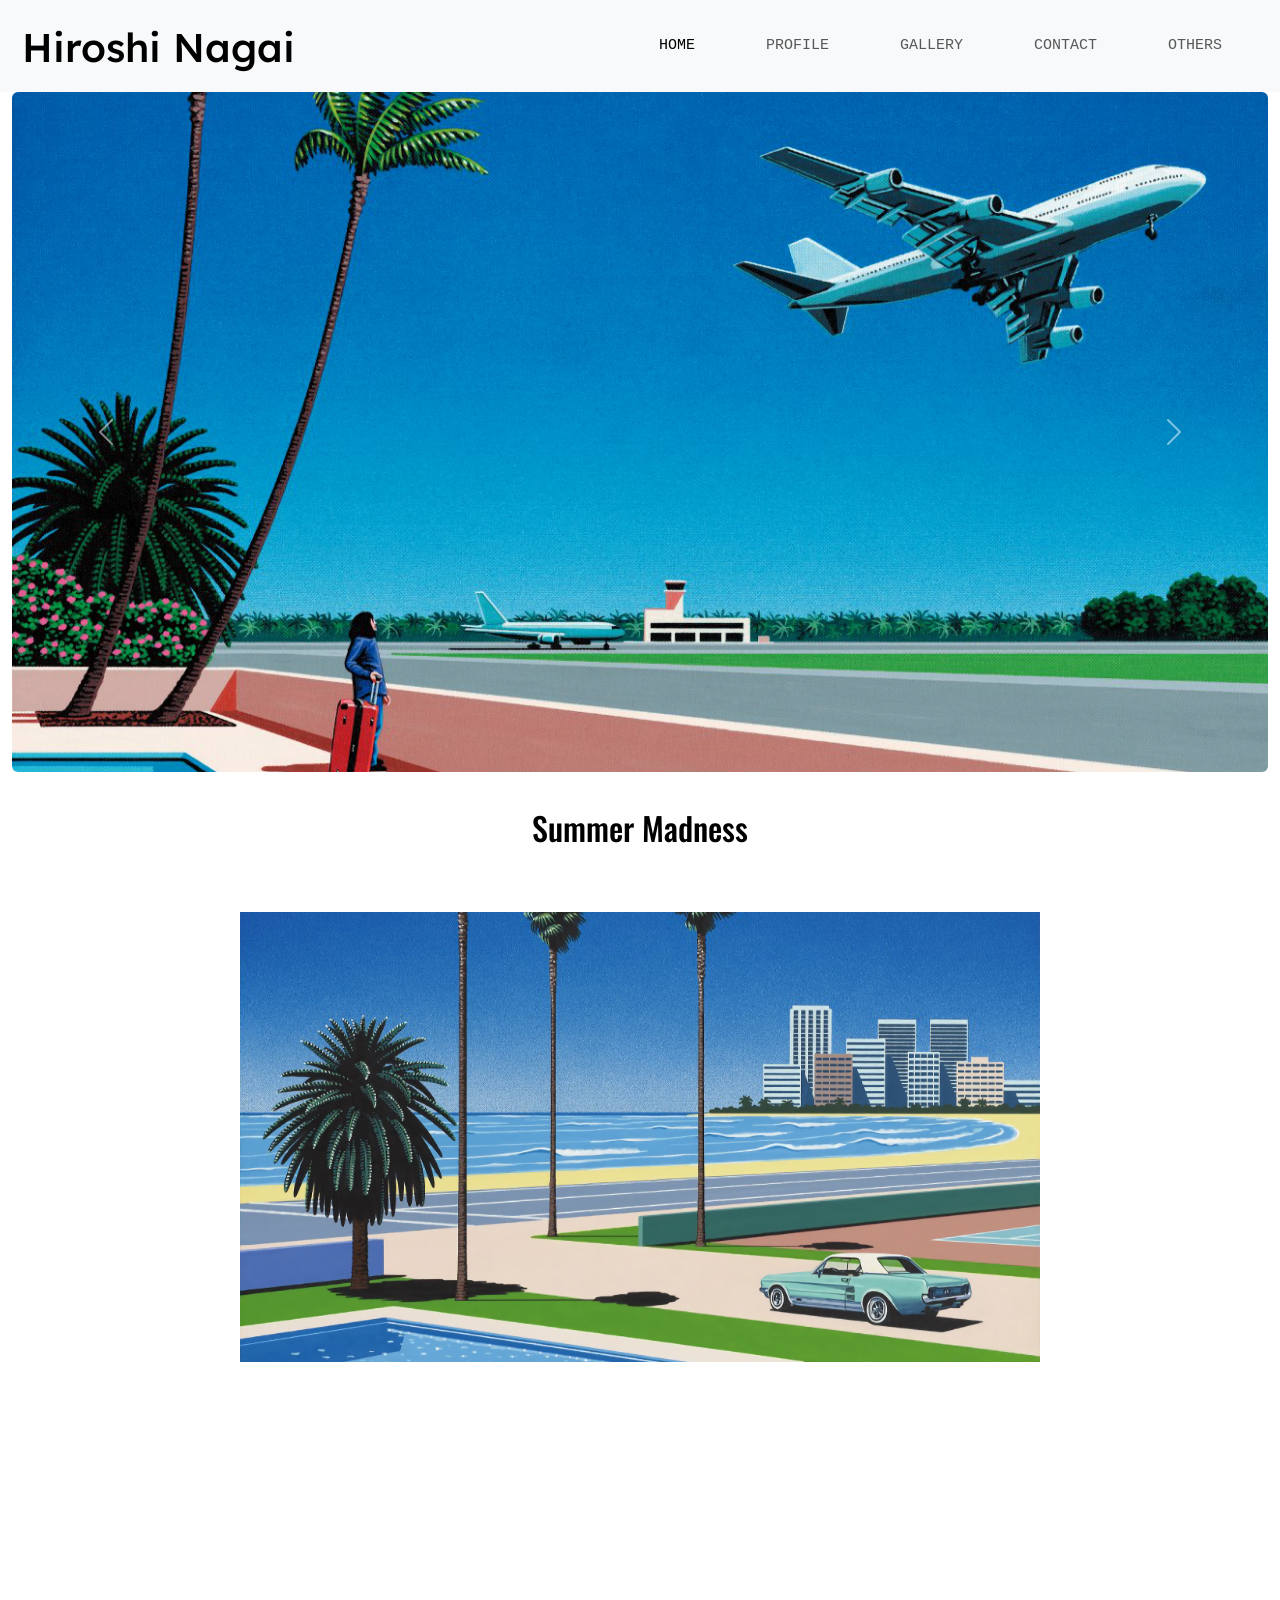
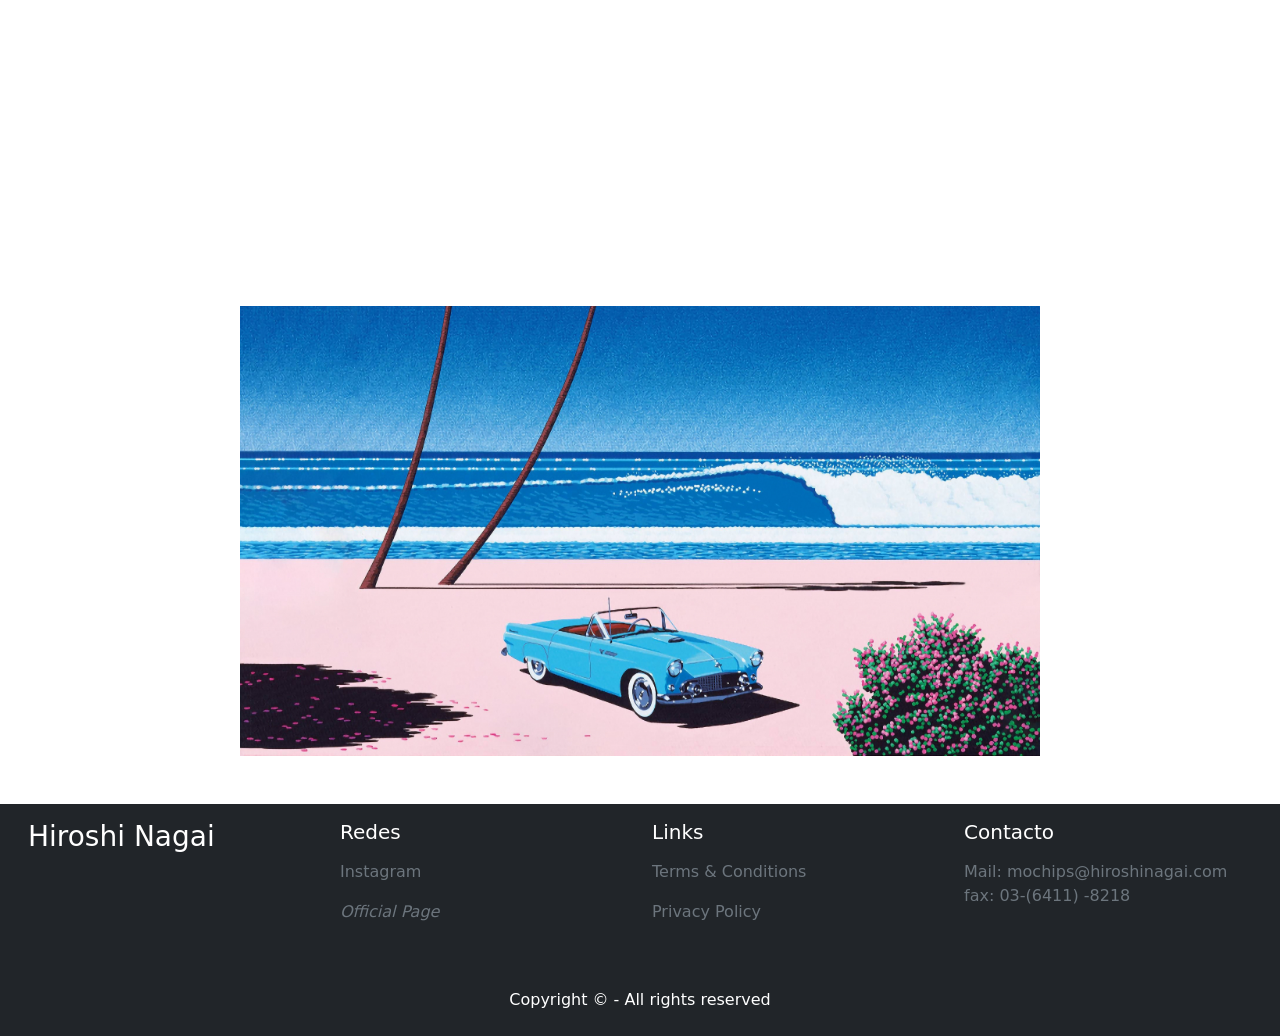
==== index.html @ 2c77857d "agrego bootstrap" ====
<!DOCTYPE html>
<html lang="en">

<head>
  <meta charset="UTF-8">
  <meta http-equiv="X-UA-Compatible" content="IE=edge">
  <link rel="stylesheet" href="./style.css">
  <link rel="stylesheet" href="./css/style.css">
  <link rel="preconnect" href="https://fonts.googleapis.com">
  <link rel="preconnect" href="https://fonts.gstatic.com" crossorigin>
  <link href="https://fonts.googleapis.com/css2?family=Lexend+Deca&family=Oswald:wght@600&display=swap"
    rel="stylesheet">
  <link rel="preconnect" href="https://fonts.googleapis.com">
  <link rel="preconnect" href="htt.ps://fonts.gstatic.com" crossorigin>
  <link href="https://fonts.googleapis.com/css2?family=Oswald&display=swap" rel="stylesheet">
  <link rel="stylesheet" href="https://cdnjs.cloudflare.com/ajax/libs/animate.css/4.1.1/animate.min.css" />
  <link href="https://unpkg.com/aos@2.3.1/dist/aos.css" rel="stylesheet">
  <title>proyecto</title>
  <meta name="viewport" content="width=device-width, initial-scale=1"> <!-- Tag de Viewport -->
  <!-- CSS only -->
  <link href="https://cdn.jsdelivr.net/npm/bootstrap@5.2.0-beta1/dist/css/bootstrap.min.css" rel="stylesheet"
    integrity="sha384-0evHe/X+R7YkIZDRvuzKMRqM+OrBnVFBL6DOitfPri4tjfHxaWutUpFmBp4vmVor" crossorigin="anonymous">
</head>

<body>


  <!-- NAVBAR -->


  <nav class="navbar navbar-expand-lg bg-light">
    <div class="container-fluid">
      <button class="navbar-toggler" type="button" data-bs-toggle="collapse" data-bs-target="#navbarTogglerDemo01"
        aria-controls="navbarTogglerDemo01" aria-expanded="false" aria-label="Toggle navigation">
        <span class="navbar-toggler-icon"></span>
      </button>
      <div class="collapse navbar-collapse" id="navbarTogglerDemo01">
        <a class="navbar-brand" href="home.html">
          <h1>Hiroshi Nagai</h1>
        </a>
        <ul class="navbar-nav me-auto mb-2 mb-lg-0">
          <li class="nav-item">
            <a class="nav-link active" aria-current="page" href="home.html">Home</a>
          </li>
          <li class="nav-item">
            <a class="nav-link " href="Profile.html">Profile</a>
          </li>
          <li class="nav-item">
            <a class="nav-link " href="Gallery.html">Gallery</a>
          </li>
          <li class="nav-item">
            <a class="nav-link " href="Contact.html">Contact</a>
          </li>
          <li class="nav-item">
            <a class="nav-link " href="Others.html">Others</a>
          </li>
        </ul>

      </div>
    </div>
  </nav>

  </header>

  <!-- CAROUSEL -->

  <div class="container-fluid">
    <div id="carouselExampleControls" class="carousel slide" data-bs-ride="carousel">
      <div class="carousel-inner">
        <div class="carousel-item active">
          <img src="./img/unoavion.png" class="d-block w-100 rounded " alt="slideuno">
        </div>
        <div class="carousel-item">
          <img src="./img/road.jpg" class="d-block w-100 rounded " alt="slidedos">
        </div>
        <div class="carousel-item">
          <img src="./img/local.png" class="d-block w-100 rounded " alt="slidetres">
        </div>
      </div>
      <button class="carousel-control-prev" type="button" data-bs-target="#carouselExampleControls"
        data-bs-slide="prev">
        <span class="carousel-control-prev-icon" aria-hidden="true"></span>
        <span class="visually-hidden">Previous</span>
      </button>
      <button class="carousel-control-next" type="button" data-bs-target="#carouselExampleControls"
        data-bs-slide="next">
        <span class="carousel-control-next-icon" aria-hidden="true"></span>
        <span class="visually-hidden">Next</span>
      </button>
    </div>
  </div>

  <!-- CONTENIDO -->


  <div class="container-fluid">
    <section>
      <div class="contenedoruno">
        <h2> Summer Madness </h2>
      </div>
      <div class="d-flex justify-content-center pb-5 ">
        <img class=" img-fluid " src="./img/imagen4.png" alt="auto" width="800" height="400">
      </div>
      <br>
      <div class="d-flex justify-content-center pb-5 ">
        <iframe class="videos" width="800" height="400" src="https://www.youtube.com/embed/zmpnUNQgsVg"
          title="YouTube video player" frameborder="0"
          allow="accelerometer; autoplay; clipboard-write; encrypted-media; gyroscope; picture-in-picture"
          allowfullscreen></iframe>
      </div>
  </div>
  <br>
  <div class="d-flex justify-content-center pb-5 ">
    <img class="img-fluid" src="./img/playa.jpg" alt="pool" width="800" height="400">
  </div>
  
  </section>

  <!-- FOOTER -->
  <div class="container-fluid">
    <div class="row p-2 pb-2 text-bg-dark p-3">

      <div class="col-xs-12 col-md-6 col-lg-3">
        <p class="h3">Hiroshi Nagai</p>
      </div>

      <div class="col-xs-12 col-md-6 col-lg-3">
        <p class="h5 mb-3">Redes</p>
        <div class=mb-3>
          <a class="text-secondary text-decoration-none" href=" https://www.instagram.com/hiroshipenguinjoe/"
            target="_blank"> Instagram</a>
        </div>
        <i class="bi bi-globe">
          <a class=" mb-3 text-secondary text-decoration-none" href="http://www.hiroshinagai.com/"
            target="_blank">Official Page</a>
        </i>
      </div>

      <div class="col-xs-12 col-md-6 col-lg-3">
        <p class="h5 mb-3">Links</p>

        <div class=mb-3>
          <a class="text-secondary text-decoration-none " href="#">Terms & Conditions</a>
        </div>
        <div class=mb-3>
          <a class="text-secondary text-decoration-none " href="#">Privacy Policy</a>
        </div>
      </div>

      <div class="col-xs-12 col-md-6 col-lg-3">
        <p class="h5 mb-3">Contacto</p>
        <p class=" text-secondary text-decoration-none ">Mail: mochips@hiroshinagai.com fax: 03-(6411) -8218 </p>
      </div>


      <div class="col-xs-12 pt-5 ">
        <p class="text-white text-center"> Copyright © - All rights reserved </p>
      </div>
    </div>

  </div>



  <!-- JavaScript Bundle with Popper -->
  <script src="https://cdn.jsdelivr.net/npm/bootstrap@5.2.0-beta1/dist/js/bootstrap.bundle.min.js"
    integrity="sha384-pprn3073KE6tl6bjs2QrFaJGz5/SUsLqktiwsUTF55Jfv3qYSDhgCecCxMW52nD2"
    crossorigin="anonymous"></script>
</body>

</html>
---- style.css ----
body {
    margin: 0px;
    padding: 0;
    background-color: #ffffff;
    font-family: 'Roboto Slab', serif;
    font-size: 1em;

}

ul {
    list-style-type: none;
    padding: 0;
    margin: 0;
}

a {
    color: inherit;
    text-decoration: none;
}

h1 {
    margin: 0;
}

.container>* {
    padding: 1px;

}

.header {
    grid-area: header;
}

.content {
    grid-area: content;
}

.navbar {
    grid-area: navbar;
}

.footer {
    grid-area: footer;
}

.container {
    display: grid;
    grid-gap: 5px;
    min-height: 100vh;
    grid-template-rows: auto auto 1fr;
    grid-template-areas:
        "header"
        "navbar"
        "content"
        "content"
        "footer";
}

@media (min-width: 500px) {
    .container {
        grid-template-columns: 3fr;
        grid-template-areas:
            "header  header"
            "navbar   navbar"
            "content content"
            "footer  footer";

    }

    nav ul {
        display: flex;
        justify-content: space-between;
        margin-left: 300px;
    }


}

@media (min-width: 780px) {
    .container {
        grid-template-rows: auto 1fr 1fr;
        grid-template-columns: 3fr;
        grid-template-areas:
            "header header  header "
            "content content content"
            "content content content"
            "footer footer  footer"
    }

    .nav ul {
        display: flex;
        justify-content: space-between;
        list-style-type: none;
        padding: 0;
        margin: 0;
        margin-left: 300px;
    }

}


.navbar ul li {
    margin-right: 15px;
    color: rgb(42, 18, 97);
    font-size: 15px;
    font-family: 'Roboto Mono', monospace;
    text-transform: uppercase;
    margin-left: 40px;
}




.navbar h1 {
    margin-top: 10px;
    margin-left: 10px;
    font-size: 40px;
    font-family: 'Lexend Deca', sans-serif;
}


.contenedoruno {
    display: flex;
    height: 80px;
    background-color: rgb(255, 255, 255);
    padding: 10px;
    text-align: center;
    font-family: 'Oswald', sans-serif;
    font-size: 80%;
    margin: 40px;
    margin-top: 20px;
    object-fit: cover;
    color: rgb(0, 0, 0);
    align-items: center;
    justify-content: space-around;
}
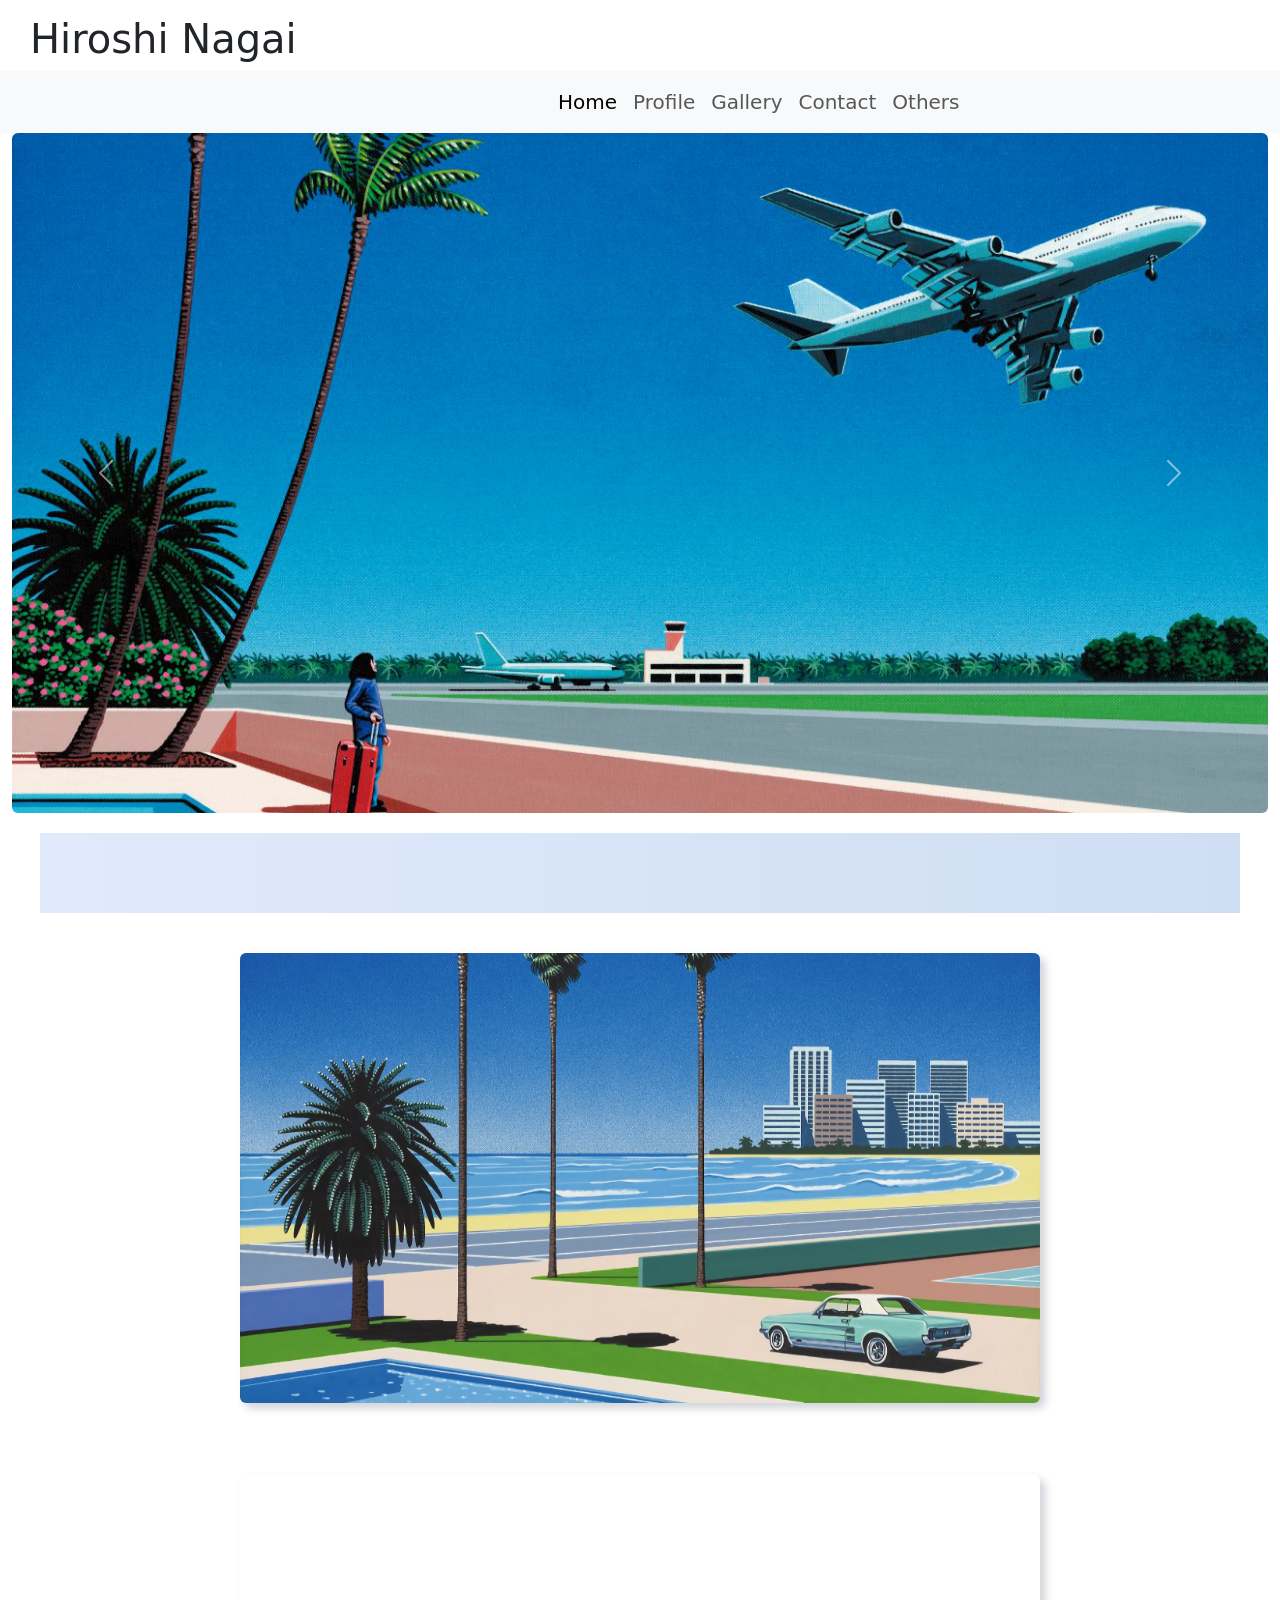
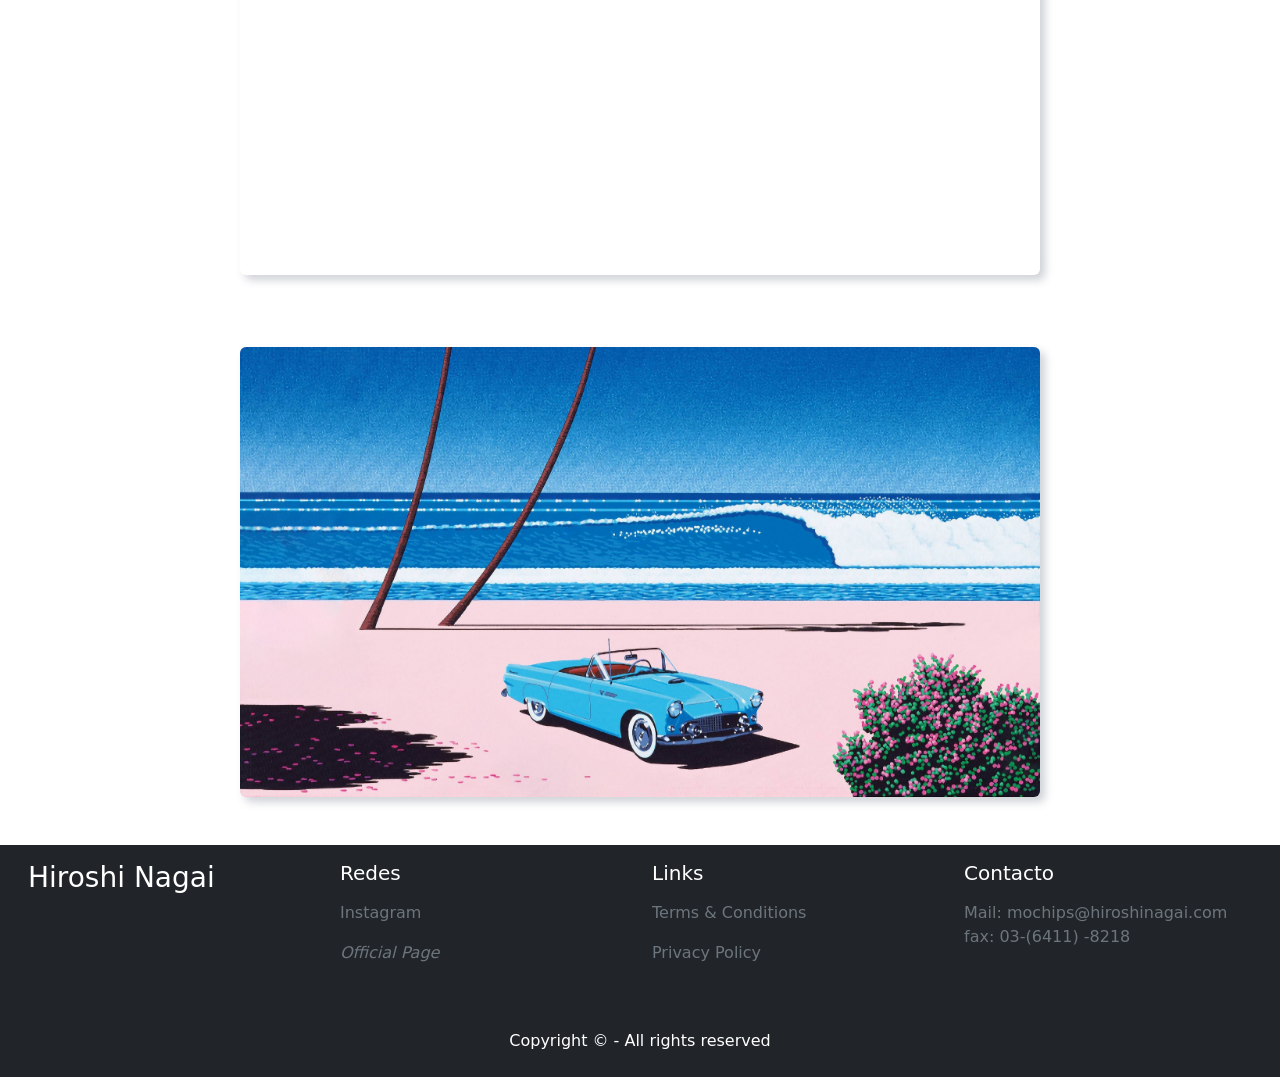
==== commit 86b1d03e: "agrego cambios en mobile y desktop" ====
--- a/index.html
+++ b/index.html
@@ -16,47 +16,51 @@
   <link rel="stylesheet" href="https://cdnjs.cloudflare.com/ajax/libs/animate.css/4.1.1/animate.min.css" />
   <link href="https://unpkg.com/aos@2.3.1/dist/aos.css" rel="stylesheet">
   <title>proyecto</title>
-  <meta name="viewport" content="width=device-width, initial-scale=1"> <!-- Tag de Viewport -->
+  <meta name="viewport" content="width=device-width, initial-scale=1">
   <!-- CSS only -->
   <link href="https://cdn.jsdelivr.net/npm/bootstrap@5.2.0-beta1/dist/css/bootstrap.min.css" rel="stylesheet"
     integrity="sha384-0evHe/X+R7YkIZDRvuzKMRqM+OrBnVFBL6DOitfPri4tjfHxaWutUpFmBp4vmVor" crossorigin="anonymous">
+  <link href="https://unpkg.com/aos@2.3.1/dist/aos.css" rel="stylesheet">
 </head>
 
+
 <body>
+
+  <div class="logo">
+    <h1> Hiroshi Nagai</h1>
+  </div>
+
 
 
   <!-- NAVBAR -->
 
 
   <nav class="navbar navbar-expand-lg bg-light">
-    <div class="container-fluid">
-      <button class="navbar-toggler" type="button" data-bs-toggle="collapse" data-bs-target="#navbarTogglerDemo01"
-        aria-controls="navbarTogglerDemo01" aria-expanded="false" aria-label="Toggle navigation">
-        <span class="navbar-toggler-icon"></span>
-      </button>
-      <div class="collapse navbar-collapse" id="navbarTogglerDemo01">
-        <a class="navbar-brand" href="home.html">
-          <h1>Hiroshi Nagai</h1>
-        </a>
-        <ul class="navbar-nav me-auto mb-2 mb-lg-0">
-          <li class="nav-item">
-            <a class="nav-link active" aria-current="page" href="home.html">Home</a>
-          </li>
-          <li class="nav-item">
-            <a class="nav-link " href="Profile.html">Profile</a>
-          </li>
-          <li class="nav-item">
-            <a class="nav-link " href="Gallery.html">Gallery</a>
-          </li>
-          <li class="nav-item">
-            <a class="nav-link " href="Contact.html">Contact</a>
-          </li>
-          <li class="nav-item">
-            <a class="nav-link " href="Others.html">Others</a>
-          </li>
-        </ul>
+    <button class="navbar-toggler" type="button" data-bs-toggle="collapse" data-bs-target="#navbarTogglerDemo01"
+      aria-controls="navbarTogglerDemo01" aria-expanded="false" aria-label="Toggle navigation">
+      <span class="navbar-toggler-icon"></span>
+    </button>
 
-      </div>
+    <div class="collapse navbar-collapse" id="navbarTogglerDemo01">
+      <ul class="navbar-nav me-auto mb-2 mb-lg-0">
+        <li class="nav-item">
+          <a class="nav-link active" aria-current="page" href="home.html">Home</a>
+        </li>
+        <li class="nav-item">
+          <a class="nav-link " href="Profile.html">Profile</a>
+        </li>
+        <li class="nav-item">
+          <a class="nav-link " href="Gallery.html">Gallery</a>
+        </li>
+        <li class="nav-item">
+          <a class="nav-link " href="Contact.html">Contact</a>
+        </li>
+        <li class="nav-item">
+          <a class="nav-link " href="Others.html">Others</a>
+        </li>
+      </ul>
+
+    </div>
     </div>
   </nav>
 
@@ -90,31 +94,47 @@
     </div>
   </div>
 
-  <!-- CONTENIDO -->
 
 
-  <div class="container-fluid">
-    <section>
-      <div class="contenedoruno">
-        <h2> Summer Madness </h2>
+
+  <!-- CONTENIDO -->
+  <section>
+
+
+    <div class="contenedoruno">
+    </div>
+
+    <div class="container-fluid">
+      <div class="d-flex justify-content-center pb-5 ">
+        <div data-aos="fade-right">
+          <img class=" img-fluid rounded " src="./img/imagen4.png" alt="auto" width="800" height="400">
+        </div>
       </div>
-      <div class="d-flex justify-content-center pb-5 ">
-        <img class=" img-fluid " src="./img/imagen4.png" alt="auto" width="800" height="400">
-      </div>
+
       <br>
       <div class="d-flex justify-content-center pb-5 ">
-        <iframe class="videos" width="800" height="400" src="https://www.youtube.com/embed/zmpnUNQgsVg"
+        <iframe class="videos rounded " width="800" height="400" src="https://www.youtube.com/embed/zmpnUNQgsVg"
           title="YouTube video player" frameborder="0"
           allow="accelerometer; autoplay; clipboard-write; encrypted-media; gyroscope; picture-in-picture"
           allowfullscreen></iframe>
+
       </div>
-  </div>
-  <br>
-  <div class="d-flex justify-content-center pb-5 ">
-    <img class="img-fluid" src="./img/playa.jpg" alt="pool" width="800" height="400">
-  </div>
-  
+    </div>
+
+    <br>
+    <div class="d-flex justify-content-center pb-5 ">
+      <div data-aos="fade-up" data-aos-duration="3000">
+        <img class="img-fluid rounded" src="./img/playa.jpg" alt="pool" width="800" height="400">
+      </div>
+    </div>
+
   </section>
+
+
+
+
+
+
 
   <!-- FOOTER -->
   <div class="container-fluid">
@@ -166,6 +186,10 @@
   <script src="https://cdn.jsdelivr.net/npm/bootstrap@5.2.0-beta1/dist/js/bootstrap.bundle.min.js"
     integrity="sha384-pprn3073KE6tl6bjs2QrFaJGz5/SUsLqktiwsUTF55Jfv3qYSDhgCecCxMW52nD2"
     crossorigin="anonymous"></script>
+  <script src="https://unpkg.com/aos@2.3.1/dist/aos.js"></script>
+  <script>
+    AOS.init();
+  </script>
 </body>
 
 </html>
--- a/style.css
+++ b/style.css
@@ -1,10 +1,7 @@
-body {
+* {
     margin: 0px;
     padding: 0;
-    background-color: #ffffff;
-    font-family: 'Roboto Slab', serif;
     font-size: 1em;
-
 }
 
 ul {
@@ -22,115 +19,69 @@
     margin: 0;
 }
 
-.container>* {
-    padding: 1px;
 
-}
 
-.header {
-    grid-area: header;
-}
+@media (max-width: 576px) {
 
-.content {
-    grid-area: content;
-}
-
-.navbar {
-    grid-area: navbar;
-}
-
-.footer {
-    grid-area: footer;
-}
-
-.container {
-    display: grid;
-    grid-gap: 5px;
-    min-height: 100vh;
-    grid-template-rows: auto auto 1fr;
-    grid-template-areas:
-        "header"
-        "navbar"
-        "content"
-        "content"
-        "footer";
-}
-
-@media (min-width: 500px) {
-    .container {
-        grid-template-columns: 3fr;
-        grid-template-areas:
-            "header  header"
-            "navbar   navbar"
-            "content content"
-            "footer  footer";
+    .navbar li:hover {
+        background-color: rgb(255, 245, 109);
 
     }
 
-    nav ul {
-        display: flex;
-        justify-content: space-between;
-        margin-left: 300px;
+    .container {
+        box-shadow: 0px 1px 2px 0px rgba(190, 194, 248, 0.7),
+            1px 2px 4px 0px rgba(190, 194, 248, 0.7),
+            2px 4px 8px 0px rgba(190, 194, 248, 0.7),
+            2px 4px 16px 0px rgba(190, 194, 248, 0.7)
+    }
+
+    .contenedoruno {
+
+        box-shadow: -5px -5px 9px rgba(255, 255, 255, 0.45), 5px 5px 9px rgba(94, 104, 121, 0.3);
     }
 
 
 }
 
-@media (min-width: 780px) {
-    .container {
-        grid-template-rows: auto 1fr 1fr;
-        grid-template-columns: 3fr;
-        grid-template-areas:
-            "header header  header "
-            "content content content"
-            "content content content"
-            "footer footer  footer"
+
+@media (min-width: 992px) {
+
+    nav ul {
+        display: flex;
+        justify-content: space-between;
+        margin-left: 550px;
+        font-size: 20px;
     }
 
-    .nav ul {
-        display: flex;
-        justify-content: space-between;
-        list-style-type: none;
-        padding: 0;
-        margin: 0;
-        margin-left: 300px;
+    .navbar li:hover {
+        background-color: rgb(142, 207, 235);
     }
 
+
+    .img-fluid,
+    .videos {
+        box-shadow: -5px -5px 9px rgba(255, 255, 255, 0.45), 5px 5px 9px rgba(94, 104, 121, 0.3);
+    }
 }
 
-
-.navbar ul li {
-    margin-right: 15px;
-    color: rgb(42, 18, 97);
-    font-size: 15px;
-    font-family: 'Roboto Mono', monospace;
-    text-transform: uppercase;
-    margin-left: 40px;
-}
-
-
-
-
-.navbar h1 {
-    margin-top: 10px;
-    margin-left: 10px;
-    font-size: 40px;
-    font-family: 'Lexend Deca', sans-serif;
+.logo {
+    margin-left: 30px;
+    margin-top: 15px;
 }
 
 
 .contenedoruno {
     display: flex;
     height: 80px;
-    background-color: rgb(255, 255, 255);
     padding: 10px;
     text-align: center;
     font-family: 'Oswald', sans-serif;
-    font-size: 80%;
     margin: 40px;
     margin-top: 20px;
     object-fit: cover;
     color: rgb(0, 0, 0);
     align-items: center;
     justify-content: space-around;
+    background: linear-gradient(to right, #e0eafc, #cfdef3);
+
 }
